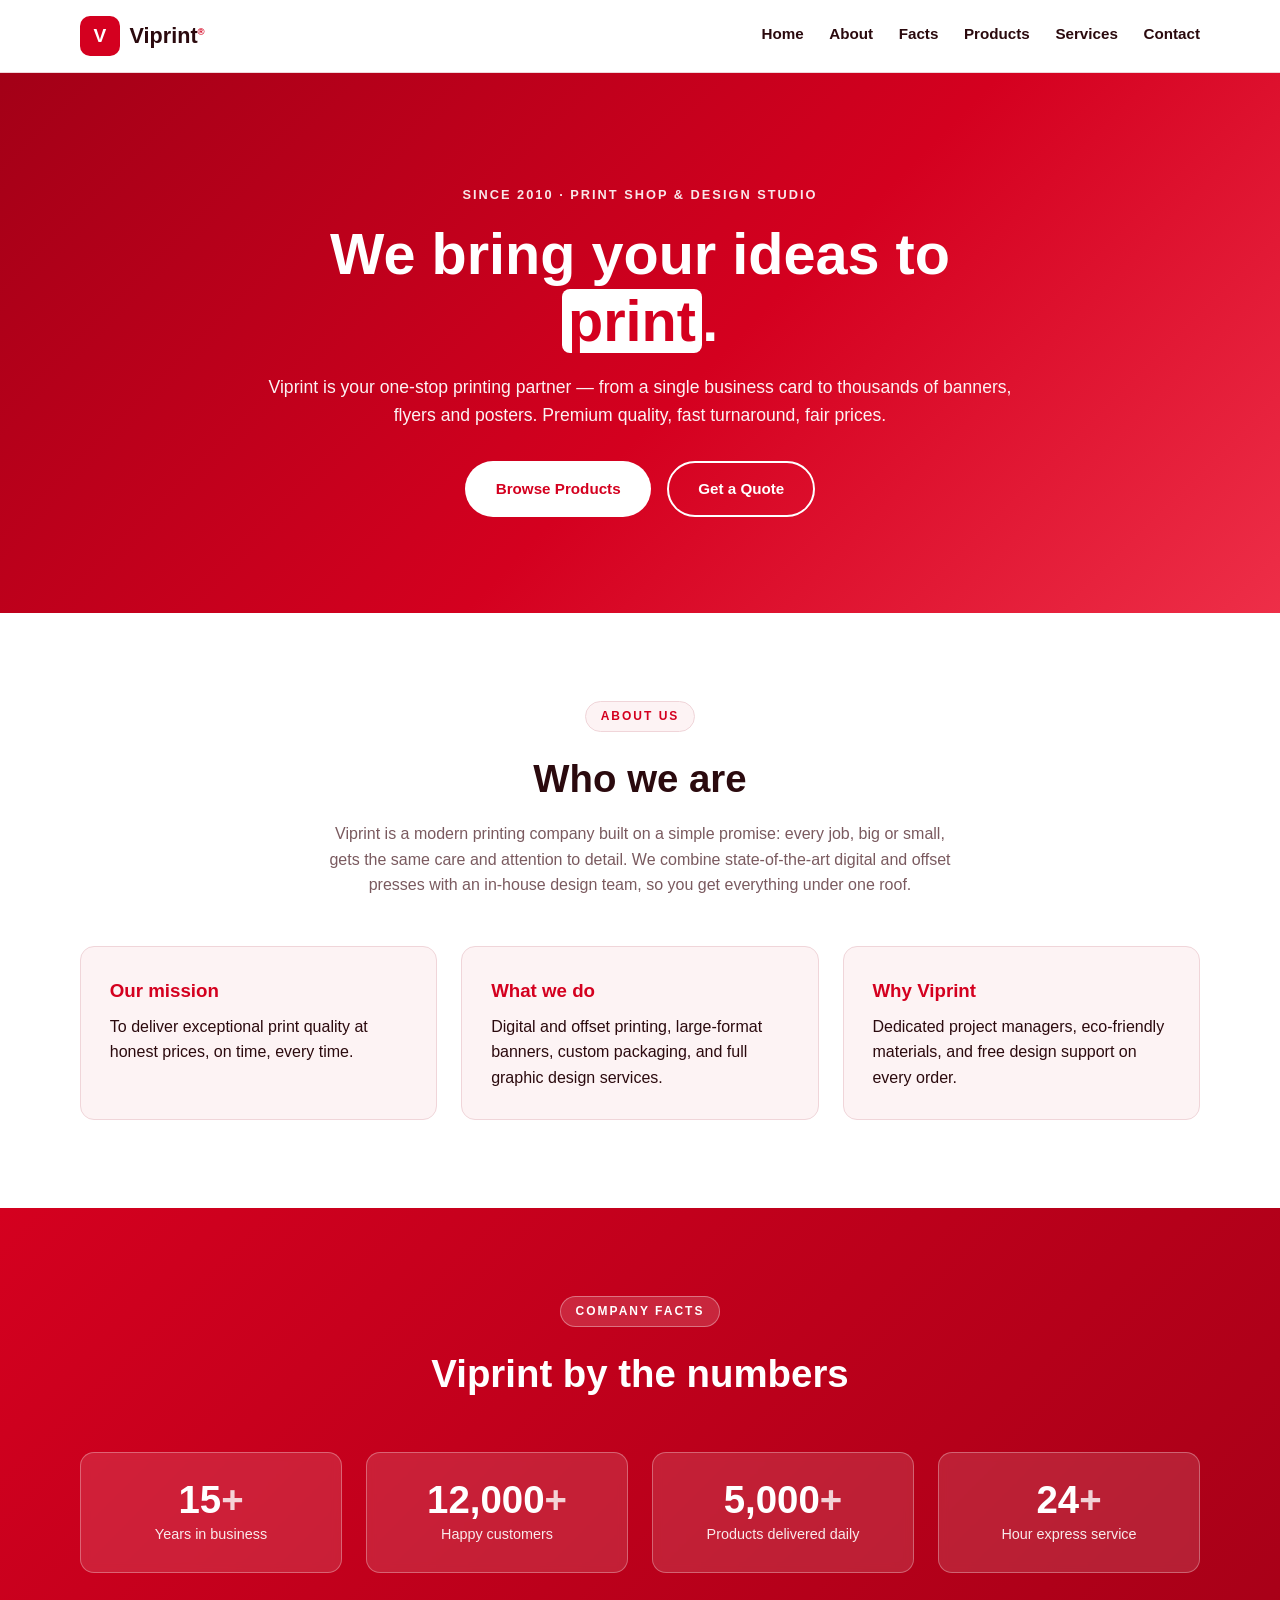
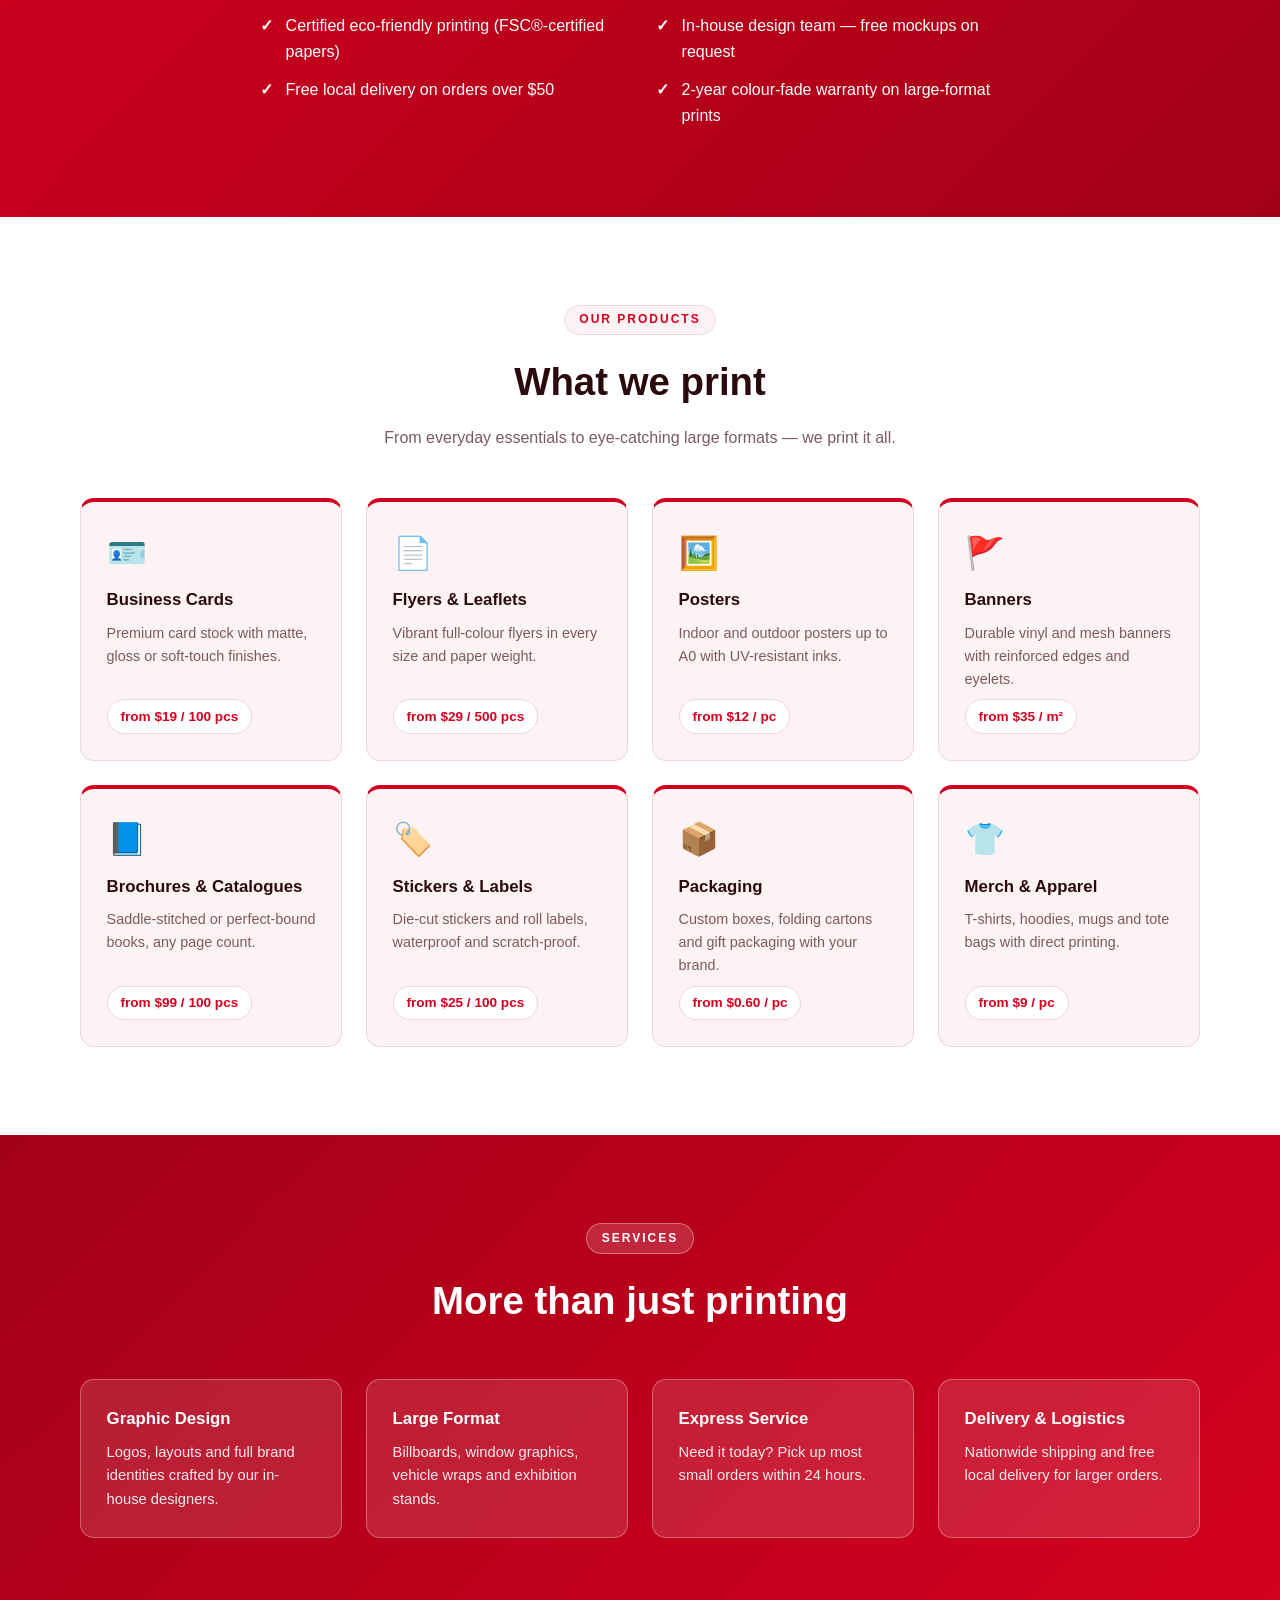
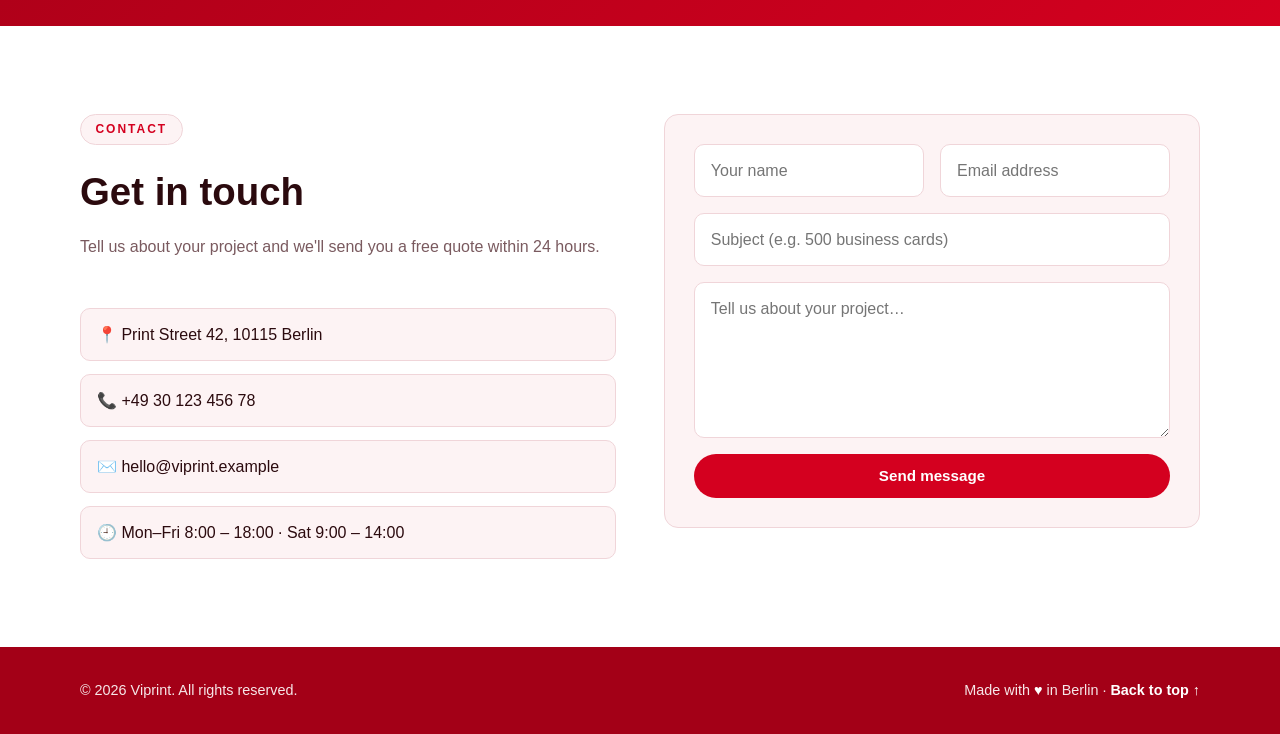
==== web/index.html @ 35f4b27f "hfth" ====
<!DOCTYPE html>
<html lang="en">
<head>
  <meta charset="UTF-8" />
  <meta name="viewport" content="width=device-width, initial-scale=1.0" />
  <title>Viprint — Quality Printing Solutions</title>
  <meta name="description" content="Viprint delivers high-quality printing — business cards, banners, flyers, posters, brochures and more. Fast turnaround, great prices." />
  <link rel="stylesheet" href="css/style.css" />
</head>
<body>

  <!-- ===== Header / Navigation ===== -->
  <header class="site-header" id="top">
    <div class="container header-inner">
      <a href="#top" class="brand">
        <span class="brand-mark">V</span>
        <span class="brand-name">Viprint</span>
      </a>
      <nav class="main-nav" id="mainNav" aria-label="Main navigation">
        <a href="#home">Home</a>
        <a href="#about">About</a>
        <a href="#facts">Facts</a>
        <a href="#products">Products</a>
        <a href="#services">Services</a>
        <a href="#contact">Contact</a>
      </nav>
      <button class="nav-toggle" id="navToggle" aria-label="Toggle menu" aria-expanded="false">
        <span></span><span></span><span></span>
      </button>
    </div>
  </header>

  <!-- ===== Hero ===== -->
  <section class="hero" id="home">
    <div class="container hero-inner">
      <p class="hero-eyebrow">Since 2010 · Print Shop &amp; Design Studio</p>
      <h1>We bring your ideas to <span class="accent">print</span>.</h1>
      <p class="hero-sub">
        Viprint is your one-stop printing partner — from a single business card to
        thousands of banners, flyers and posters. Premium quality, fast turnaround,
        fair prices.
      </p>
      <div class="hero-actions">
        <a href="#products" class="btn btn-light">Browse Products</a>
        <a href="#contact" class="btn btn-outline-light">Get a Quote</a>
      </div>
    </div>
  </section>

  <!-- ===== About ===== -->
  <section class="section about" id="about">
    <div class="container">
      <div class="section-head">
        <p class="section-tag">About Us</p>
        <h2>Who we are</h2>
        <p>
          Viprint is a modern printing company built on a simple promise: every job,
          big or small, gets the same care and attention to detail. We combine
          state-of-the-art digital and offset presses with an in-house design team,
          so you get everything under one roof.
        </p>
      </div>
      <div class="about-grid">
        <div class="about-card">
          <h3>Our mission</h3>
          <p>To deliver exceptional print quality at honest prices, on time, every time.</p>
        </div>
        <div class="about-card">
          <h3>What we do</h3>
          <p>Digital and offset printing, large-format banners, custom packaging, and full graphic design services.</p>
        </div>
        <div class="about-card">
          <h3>Why Viprint</h3>
          <p>Dedicated project managers, eco-friendly materials, and free design support on every order.</p>
        </div>
      </div>
    </div>
  </section>

  <!-- ===== Facts ===== -->
  <section class="section facts" id="facts">
    <div class="container">
      <div class="section-head light">
        <p class="section-tag">Company Facts</p>
        <h2>Viprint by the numbers</h2>
      </div>
      <div class="facts-grid">
        <div class="fact">
          <span class="fact-number" data-count="15">0</span>
          <span class="fact-label">Years in business</span>
        </div>
        <div class="fact">
          <span class="fact-number" data-count="12000">0</span>
          <span class="fact-label">Happy customers</span>
        </div>
        <div class="fact">
          <span class="fact-number" data-count="5000">0</span>
          <span class="fact-label">Products delivered daily</span>
        </div>
        <div class="fact">
          <span class="fact-number" data-count="24">0</span>
          <span class="fact-label">Hour express service</span>
        </div>
      </div>
      <ul class="fact-list">
        <li>Certified eco-friendly printing (FSC®-certified papers)</li>
        <li>In-house design team — free mockups on request</li>
        <li>Free local delivery on orders over $50</li>
        <li>2-year colour-fade warranty on large-format prints</li>
      </ul>
    </div>
  </section>

  <!-- ===== Products ===== -->
  <section class="section products" id="products">
    <div class="container">
      <div class="section-head">
        <p class="section-tag">Our Products</p>
        <h2>What we print</h2>
        <p>From everyday essentials to eye-catching large formats — we print it all.</p>
      </div>
      <div class="products-grid">

        <article class="product-card">
          <div class="product-icon">🪪</div>
          <h3>Business Cards</h3>
          <p>Premium card stock with matte, gloss or soft-touch finishes.</p>
          <span class="product-price">from $19 / 100 pcs</span>
        </article>

        <article class="product-card">
          <div class="product-icon">📄</div>
          <h3>Flyers &amp; Leaflets</h3>
          <p>Vibrant full-colour flyers in every size and paper weight.</p>
          <span class="product-price">from $29 / 500 pcs</span>
        </article>

        <article class="product-card">
          <div class="product-icon">🖼️</div>
          <h3>Posters</h3>
          <p>Indoor and outdoor posters up to A0 with UV-resistant inks.</p>
          <span class="product-price">from $12 / pc</span>
        </article>

        <article class="product-card">
          <div class="product-icon">🚩</div>
          <h3>Banners</h3>
          <p>Durable vinyl and mesh banners with reinforced edges and eyelets.</p>
          <span class="product-price">from $35 / m²</span>
        </article>

        <article class="product-card">
          <div class="product-icon">📘</div>
          <h3>Brochures &amp; Catalogues</h3>
          <p>Saddle-stitched or perfect-bound books, any page count.</p>
          <span class="product-price">from $99 / 100 pcs</span>
        </article>

        <article class="product-card">
          <div class="product-icon">🏷️</div>
          <h3>Stickers &amp; Labels</h3>
          <p>Die-cut stickers and roll labels, waterproof and scratch-proof.</p>
          <span class="product-price">from $25 / 100 pcs</span>
        </article>

        <article class="product-card">
          <div class="product-icon">📦</div>
          <h3>Packaging</h3>
          <p>Custom boxes, folding cartons and gift packaging with your brand.</p>
          <span class="product-price">from $0.60 / pc</span>
        </article>

        <article class="product-card">
          <div class="product-icon">👕</div>
          <h3>Merch &amp; Apparel</h3>
          <p>T-shirts, hoodies, mugs and tote bags with direct printing.</p>
          <span class="product-price">from $9 / pc</span>
        </article>

      </div>
    </div>
  </section>

  <!-- ===== Services ===== -->
  <section class="section services" id="services">
    <div class="container">
      <div class="section-head light">
        <p class="section-tag">Services</p>
        <h2>More than just printing</h2>
      </div>
      <div class="services-grid">
        <div class="service">
          <h3>Graphic Design</h3>
          <p>Logos, layouts and full brand identities crafted by our in-house designers.</p>
        </div>
        <div class="service">
          <h3>Large Format</h3>
          <p>Billboards, window graphics, vehicle wraps and exhibition stands.</p>
        </div>
        <div class="service">
          <h3>Express Service</h3>
          <p>Need it today? Pick up most small orders within 24 hours.</p>
        </div>
        <div class="service">
          <h3>Delivery &amp; Logistics</h3>
          <p>Nationwide shipping and free local delivery for larger orders.</p>
        </div>
      </div>
    </div>
  </section>

  <!-- ===== Contact ===== -->
  <section class="section contact" id="contact">
    <div class="container contact-grid">
      <div>
        <div class="section-head left">
          <p class="section-tag">Contact</p>
          <h2>Get in touch</h2>
          <p>Tell us about your project and we'll send you a free quote within 24 hours.</p>
        </div>
        <ul class="contact-list">
          <li>📍 Print Street 42, 10115 Berlin</li>
          <li>📞 +49 30 123 456 78</li>
          <li>✉️ hello@viprint.example</li>
          <li>🕘 Mon–Fri 8:00 – 18:00 · Sat 9:00 – 14:00</li>
        </ul>
      </div>
      <form class="contact-form" id="contactForm">
        <div class="form-row">
          <input type="text" name="name" placeholder="Your name" required />
          <input type="email" name="email" placeholder="Email address" required />
        </div>
        <input type="text" name="subject" placeholder="Subject (e.g. 500 business cards)" />
        <textarea name="message" rows="5" placeholder="Tell us about your project…" required></textarea>
        <button type="submit" class="btn btn-dark">Send message</button>
        <p class="form-note" id="formNote" hidden>✅ Thanks! Your message has been sent — we'll get back to you soon.</p>
      </form>
    </div>
  </section>

  <!-- ===== Footer ===== -->
  <footer class="site-footer">
    <div class="container footer-inner">
      <p>© <span id="year">2026</span> Viprint. All rights reserved.</p>
      <p>Made with <span class="heart">♥</span> in Berlin · <a href="#top">Back to top ↑</a></p>
    </div>
  </footer>

  <script src="js/main.js"></script>
</body>
</html>
---- web/css/style.css ----
/* ============================================================
   Viprint — red & white theme
   ============================================================ */

:root {
  --red: #d4001f;          /* primary brand red */
  --red-dark: #a30017;
  --red-light: #ff4d63;
  --white: #ffffff;
  --off-white: #fdf3f4;
  --ink: #2b0a0e;          /* near-black with warm red tint */
  --grey: #7a5a5f;
  --border: #f0d5d9;
  --shadow: 0 10px 30px rgba(160, 0, 23, 0.12);
  --radius: 14px;
}

* { margin: 0; padding: 0; box-sizing: border-box; }

html { scroll-behavior: smooth; }

body {
  font-family: "Segoe UI", "Helvetica Neue", Arial, sans-serif;
  color: var(--ink);
  background: var(--white);
  line-height: 1.6;
}

img { max-width: 100%; display: block; }
a { text-decoration: none; color: inherit; }

.container {
  width: min(1120px, 92%);
  margin-inline: auto;
}

/* ---------- Buttons ---------- */
.btn {
  display: inline-block;
  padding: 0.85rem 1.8rem;
  border-radius: 999px;
  font-weight: 600;
  font-size: 0.95rem;
  border: 2px solid transparent;
  cursor: pointer;
  transition: transform 0.15s ease, box-shadow 0.15s ease, background 0.15s ease;
}
.btn:hover { transform: translateY(-2px); }

.btn-light  { background: var(--white); color: var(--red); }
.btn-light:hover { box-shadow: 0 8px 20px rgba(0,0,0,0.25); }

.btn-outline-light { border-color: var(--white); color: var(--white); background: transparent; }
.btn-outline-light:hover { background: var(--white); color: var(--red); }

.btn-dark { background: var(--red); color: var(--white); border: none; }
.btn-dark:hover { background: var(--red-dark); box-shadow: var(--shadow); }

/* ---------- Header ---------- */
.site-header {
  position: sticky;
  top: 0;
  z-index: 100;
  background: var(--white);
  border-bottom: 1px solid var(--border);
}
.header-inner {
  display: flex;
  align-items: center;
  justify-content: space-between;
  height: 72px;
}

.brand { display: flex; align-items: center; gap: 0.6rem; font-weight: 800; font-size: 1.35rem; }
.brand-mark {
  display: grid; place-items: center;
  width: 40px; height: 40px;
  background: var(--red);
  color: var(--white);
  border-radius: 10px;
  font-size: 1.2rem;
}
.brand-name { color: var(--ink); }
.brand-name::after { content: "®"; font-size: 0.6rem; vertical-align: super; color: var(--red); }

.main-nav { display: flex; gap: 1.6rem; }
.main-nav a {
  font-weight: 600;
  font-size: 0.95rem;
  color: var(--ink);
  padding: 0.4rem 0;
  border-bottom: 3px solid transparent;
  transition: color 0.15s, border-color 0.15s;
}
.main-nav a:hover { color: var(--red); border-color: var(--red); }

.nav-toggle {
  display: none;
  flex-direction: column;
  gap: 5px;
  background: none;
  border: none;
  cursor: pointer;
  padding: 6px;
}
.nav-toggle span { width: 24px; height: 3px; background: var(--red); border-radius: 3px; transition: 0.2s; }

/* ---------- Hero (red background) ---------- */
.hero {
  background: linear-gradient(135deg, var(--red-dark) 0%, var(--red) 55%, var(--red-light) 130%);
  color: var(--white);
  padding: 7rem 0 6rem;
  text-align: center;
}
.hero-inner { max-width: 760px; }
.hero-eyebrow {
  text-transform: uppercase;
  letter-spacing: 2px;
  font-size: 0.8rem;
  font-weight: 700;
  opacity: 0.9;
  margin-bottom: 1rem;
}
.hero h1 { font-size: clamp(2.2rem, 5vw, 3.6rem); line-height: 1.15; margin-bottom: 1.2rem; }
.hero h1 .accent { background: var(--white); color: var(--red); padding: 0 0.4rem; border-radius: 8px; }
.hero-sub { font-size: 1.1rem; opacity: 0.95; margin-bottom: 2rem; }
.hero-actions { display: flex; gap: 1rem; justify-content: center; flex-wrap: wrap; }

/* ---------- Sections ---------- */
.section { padding: 5.5rem 0; }

.section-head { text-align: center; max-width: 640px; margin: 0 auto 3rem; }
.section-head.left { text-align: left; margin-left: 0; }
.section-head h2 { font-size: clamp(1.7rem, 3vw, 2.4rem); margin-bottom: 0.75rem; }
.section-head p:not(.section-tag) { color: var(--grey); }
.section-head.light { color: var(--white); }
.section-head.light p:not(.section-tag) { color: rgba(255,255,255,0.85); }

.section-tag {
  display: inline-block;
  text-transform: uppercase;
  letter-spacing: 2px;
  font-size: 0.75rem;
  font-weight: 800;
  color: var(--red);
  background: var(--off-white);
  border: 1px solid var(--border);
  padding: 0.3rem 0.9rem;
  border-radius: 999px;
  margin-bottom: 1rem;
}
.section-head.light .section-tag { background: rgba(255,255,255,0.15); border-color: rgba(255,255,255,0.35); color: var(--white); }

/* ---------- About ---------- */
.about { background: var(--white); }
.about-grid { display: grid; grid-template-columns: repeat(3, 1fr); gap: 1.5rem; }
.about-card {
  background: var(--off-white);
  border: 1px solid var(--border);
  border-radius: var(--radius);
  padding: 1.8rem;
  transition: transform 0.2s, box-shadow 0.2s;
}
.about-card:hover { transform: translateY(-4px); box-shadow: var(--shadow); }
.about-card h3 { color: var(--red); margin-bottom: 0.5rem; }

/* ---------- Facts (white on red) ---------- */
.facts {
  background: linear-gradient(135deg, var(--red) 0%, var(--red-dark) 100%);
  color: var(--white);
}
.facts-grid {
  display: grid;
  grid-template-columns: repeat(4, 1fr);
  gap: 1.5rem;
  margin-bottom: 2.5rem;
}
.fact {
  background: rgba(255,255,255,0.12);
  border: 1px solid rgba(255,255,255,0.3);
  border-radius: var(--radius);
  padding: 1.6rem;
  text-align: center;
  backdrop-filter: blur(4px);
}
.fact-number {
  display: block;
  font-size: 2.4rem;
  font-weight: 800;
  line-height: 1.1;
}
.fact-number::after { content: "+"; color: var(--white); opacity: 0.8; }
.fact-label { font-size: 0.9rem; opacity: 0.9; }

.fact-list {
  list-style: none;
  display: grid;
  grid-template-columns: repeat(2, 1fr);
  gap: 0.8rem 2rem;
  max-width: 760px;
  margin: 0 auto;
}
.fact-list li { padding-left: 1.6rem; position: relative; }
.fact-list li::before { content: "✓"; position: absolute; left: 0; color: var(--white); font-weight: 800; }

/* ---------- Products (white background) ---------- */
.products { background: var(--white); }
.products-grid { display: grid; grid-template-columns: repeat(4, 1fr); gap: 1.5rem; }

.product-card {
  background: var(--off-white);
  border: 1px solid var(--border);
  border-top: 4px solid var(--red);
  border-radius: var(--radius);
  padding: 1.6rem;
  display: flex;
  flex-direction: column;
  gap: 0.5rem;
  transition: transform 0.2s, box-shadow 0.2s;
}
.product-card:hover { transform: translateY(-5px); box-shadow: var(--shadow); }
.product-icon { font-size: 2rem; }
.product-card h3 { font-size: 1.05rem; }
.product-card p { font-size: 0.9rem; color: var(--grey); flex: 1; }
.product-price {
  font-weight: 700;
  font-size: 0.85rem;
  color: var(--red);
  background: var(--white);
  border: 1px solid var(--border);
  border-radius: 999px;
  padding: 0.35rem 0.8rem;
  align-self: flex-start;
}

/* ---------- Services (red background) ---------- */
.services {
  background: linear-gradient(135deg, var(--red-dark) 0%, var(--red) 100%);
  color: var(--white);
}
.services-grid { display: grid; grid-template-columns: repeat(4, 1fr); gap: 1.5rem; }
.service {
  background: rgba(255,255,255,0.12);
  border: 1px solid rgba(255,255,255,0.3);
  border-radius: var(--radius);
  padding: 1.6rem;
  transition: transform 0.2s;
}
.service:hover { transform: translateY(-4px); }
.service h3 { margin-bottom: 0.5rem; font-size: 1.05rem; }
.service p { font-size: 0.92rem; opacity: 0.9; }

/* ---------- Contact (white background) ---------- */
.contact { background: var(--white); }
.contact-grid { display: grid; grid-template-columns: 1fr 1fr; gap: 3rem; align-items: start; }

.contact-list { list-style: none; margin-top: 1.5rem; display: grid; gap: 0.8rem; }
.contact-list li { background: var(--off-white); border: 1px solid var(--border); border-radius: 10px; padding: 0.8rem 1rem; font-weight: 500; }

.contact-form {
  background: var(--off-white);
  border: 1px solid var(--border);
  border-radius: var(--radius);
  padding: 1.8rem;
  display: grid;
  gap: 1rem;
}
.form-row { display: grid; grid-template-columns: 1fr 1fr; gap: 1rem; }
.contact-form input,
.contact-form textarea {
  width: 100%;
  padding: 0.8rem 1rem;
  border: 1px solid var(--border);
  border-radius: 10px;
  font: inherit;
  background: var(--white);
  color: var(--ink);
}
.contact-form input:focus,
.contact-form textarea:focus {
  outline: 2px solid var(--red);
  border-color: transparent;
}
.form-note { color: var(--red-dark); font-weight: 600; }

/* ---------- Footer (red background) ---------- */
.site-footer {
  background: var(--red-dark);
  color: rgba(255,255,255,0.9);
  padding: 2rem 0;
}
.footer-inner { display: flex; justify-content: space-between; gap: 1rem; flex-wrap: wrap; font-size: 0.9rem; }
.site-footer a { color: var(--white); font-weight: 600; }
.site-footer a:hover { text-decoration: underline; }
.heart { color: var(--white); }

/* ---------- Reveal animation ---------- */
.reveal { opacity: 0; transform: translateY(24px); transition: opacity 0.6s ease, transform 0.6s ease; }
.reveal.visible { opacity: 1; transform: none; }

/* ============================================================
   Responsive
   ============================================================ */
@media (max-width: 960px) {
  .products-grid { grid-template-columns: repeat(2, 1fr); }
  .facts-grid { grid-template-columns: repeat(2, 1fr); }
  .services-grid { grid-template-columns: repeat(2, 1fr); }
}

@media (max-width: 720px) {
  .main-nav {
    display: none;
    position: absolute;
    top: 72px;
    left: 0;
    right: 0;
    flex-direction: column;
    background: var(--white);
    border-bottom: 1px solid var(--border);
    padding: 1rem 4%;
    gap: 0.2rem;
  }
  .main-nav.open { display: flex; }
  .main-nav a { padding: 0.7rem 0; border-bottom: 1px solid var(--border); }
  .nav-toggle { display: flex; }

  .about-grid, .contact-grid { grid-template-columns: 1fr; }
  .form-row { grid-template-columns: 1fr; }
  .fact-list { grid-template-columns: 1fr; }
  .hero { padding: 4.5rem 0; }
  .section { padding: 3.5rem 0; }
}

@media (max-width: 480px) {
  .products-grid, .facts-grid, .services-grid { grid-template-columns: 1fr; }
}
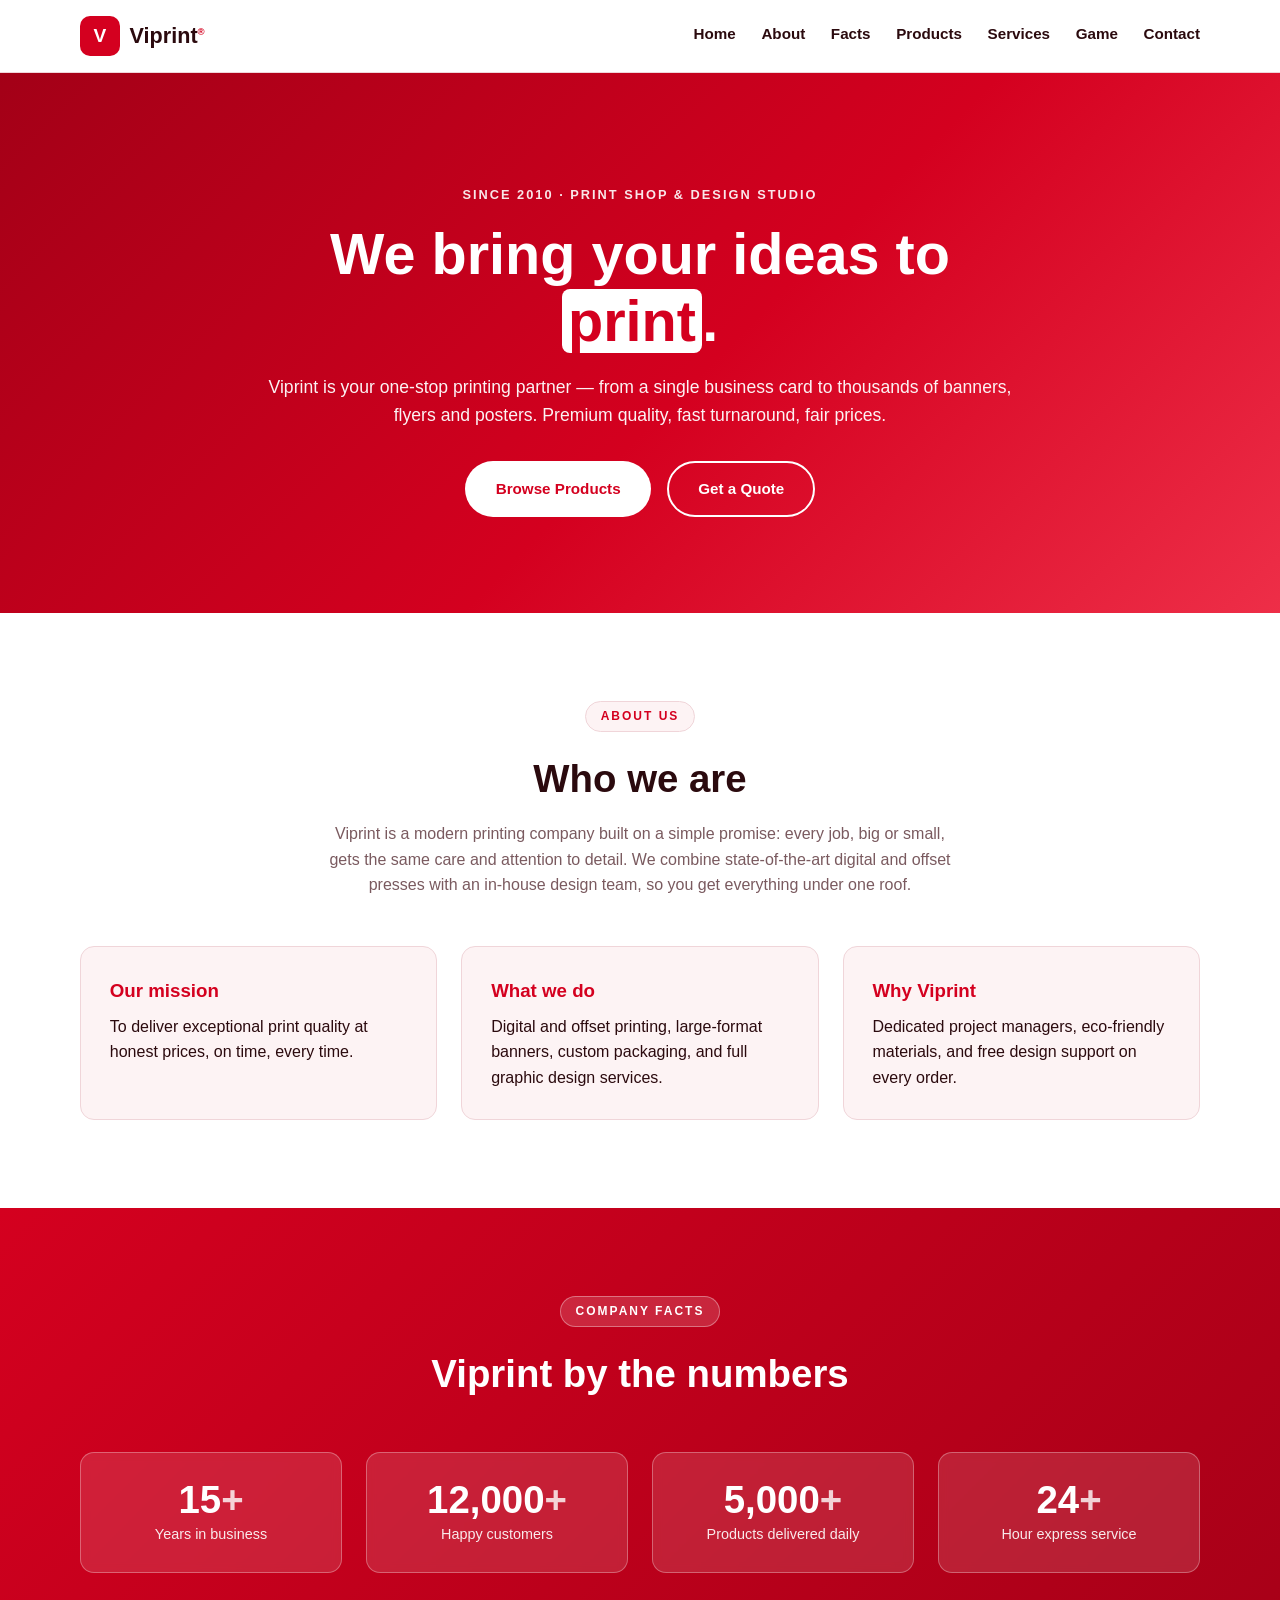
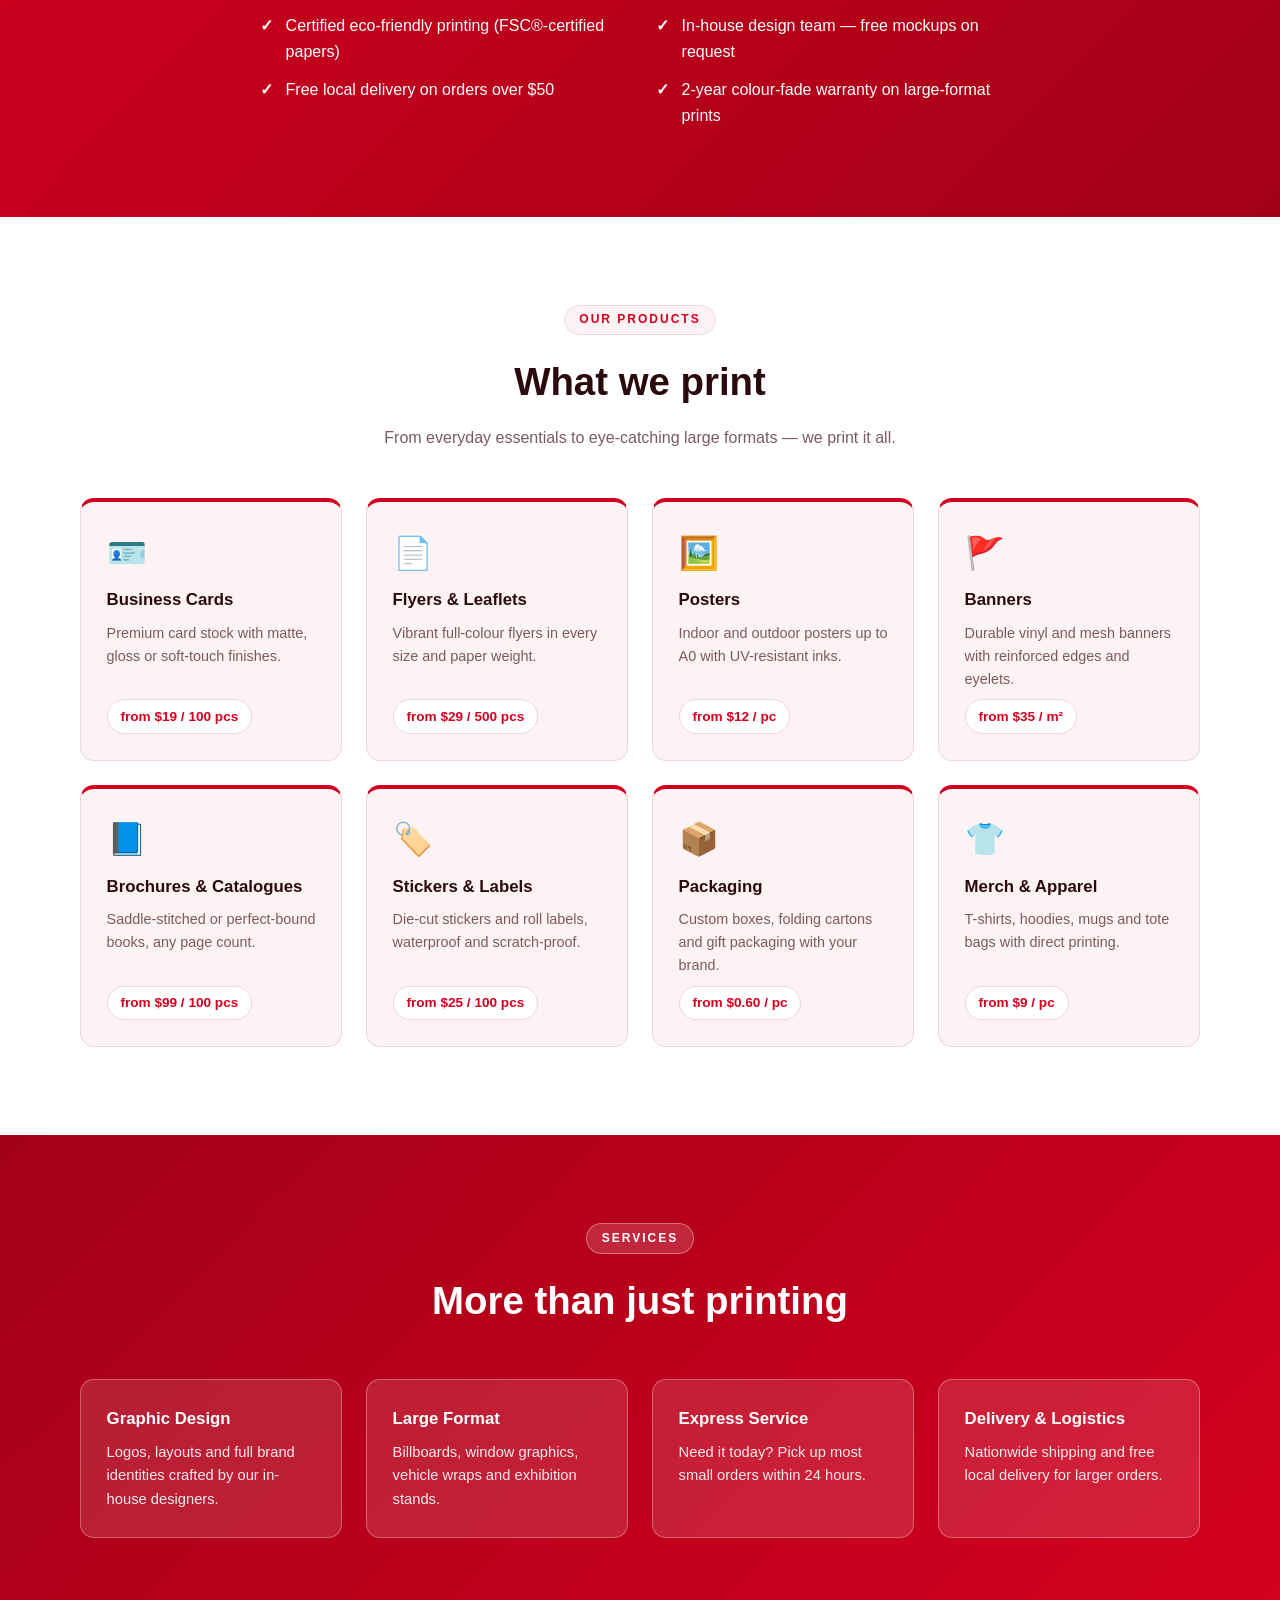
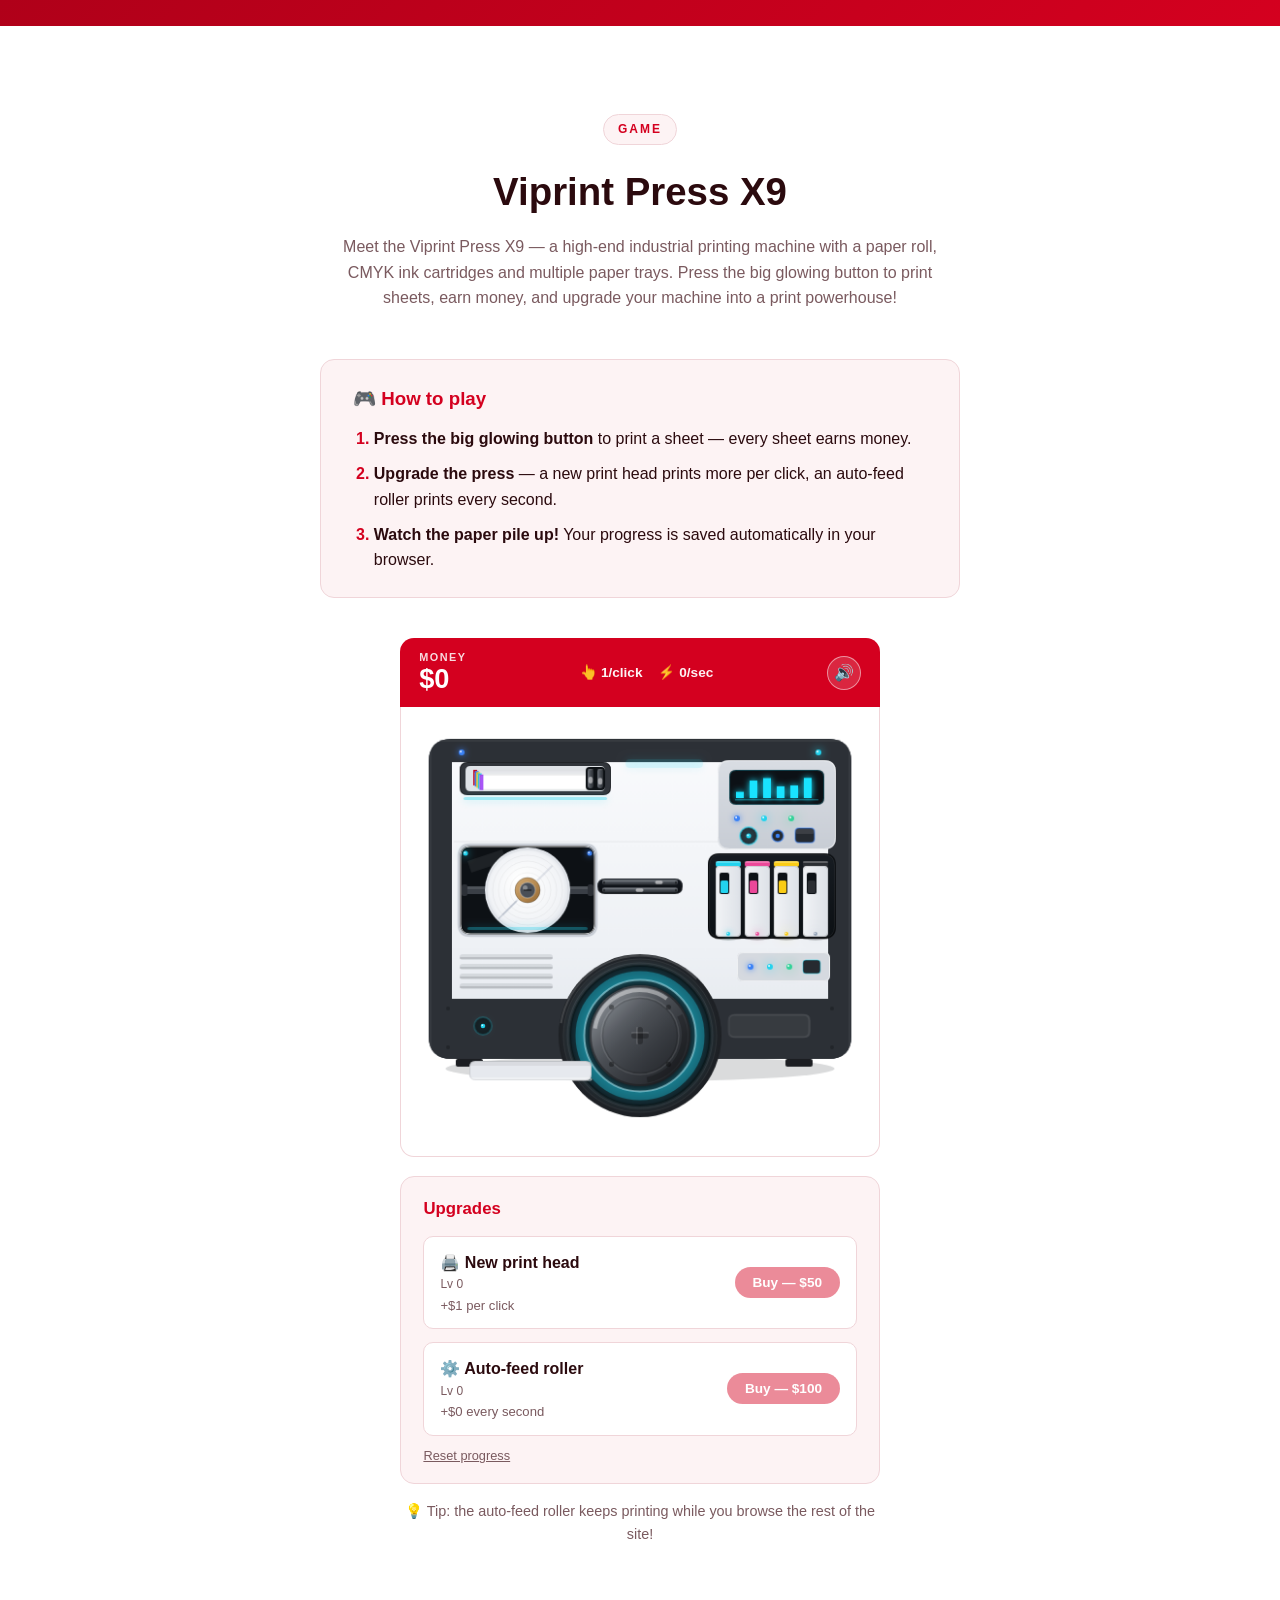
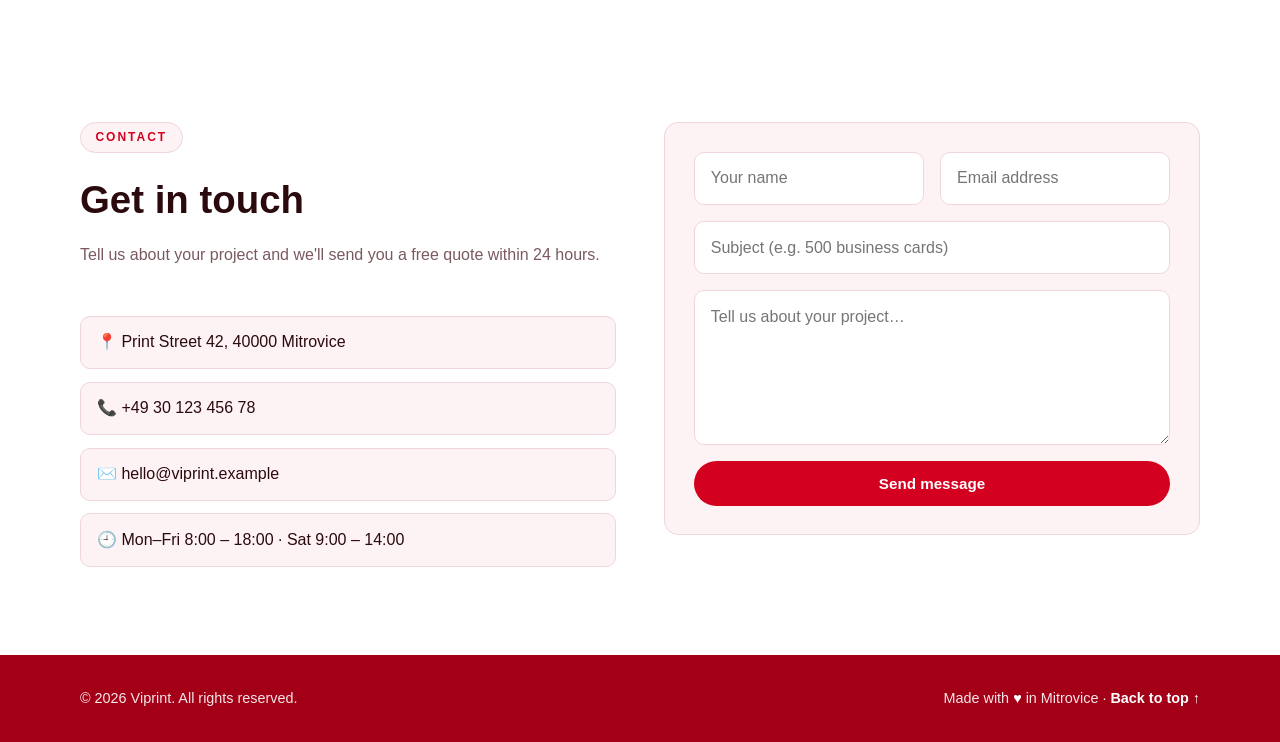
==== commit c5d470ee: "commit" ====
--- a/web/index.html
+++ b/web/index.html
@@ -5,7 +5,7 @@
   <meta name="viewport" content="width=device-width, initial-scale=1.0" />
   <title>Viprint — Quality Printing Solutions</title>
   <meta name="description" content="Viprint delivers high-quality printing — business cards, banners, flyers, posters, brochures and more. Fast turnaround, great prices." />
-  <link rel="stylesheet" href="css/style.css" />
+  <link rel="stylesheet" href="css/style.css?v=4" />
 </head>
 <body>
 
@@ -22,6 +22,7 @@
         <a href="#facts">Facts</a>
         <a href="#products">Products</a>
         <a href="#services">Services</a>
+        <a href="#game">Game</a>
         <a href="#contact">Contact</a>
       </nav>
       <button class="nav-toggle" id="navToggle" aria-label="Toggle menu" aria-expanded="false">
@@ -209,6 +210,75 @@
     </div>
   </section>
 
+  <!-- ===== Game ===== -->
+  <section class="section game" id="game">
+    <div class="container">
+      <div class="section-head">
+        <p class="section-tag">Game</p>
+        <h2>Viprint Press X9</h2>
+        <p>
+          Meet the Viprint Press X9 — a high-end industrial printing machine with a paper
+          roll, CMYK ink cartridges and multiple paper trays. Press the big glowing button to
+          print sheets, earn money, and upgrade your machine into a print powerhouse!
+        </p>
+      </div>
+
+      <div class="game-how">
+        <h3>🎮 How to play</h3>
+        <ol>
+          <li><strong>Press the big glowing button</strong> to print a sheet — every sheet earns money.</li>
+          <li><strong>Upgrade the press</strong> — a new print head prints more per click, an auto-feed roller prints every second.</li>
+          <li><strong>Watch the paper pile up!</strong> Your progress is saved automatically in your browser.</li>
+        </ol>
+      </div>
+
+      <div class="game-wrap clicker">
+        <div class="game-hud">
+          <div class="clicker-score">
+            <span class="clicker-score-label">Money</span>
+            <span class="clicker-score-value" id="clickerMoney">$0</span>
+          </div>
+          <div class="clicker-rates">
+            <div class="hud-item">👆 <span id="clickerPerClick">1</span>/click</div>
+            <div class="hud-item">⚡ <span id="clickerPerSec">0</span>/sec</div>
+          </div>
+          <div class="hud-buttons">
+            <button class="hud-btn" id="gameMute" type="button" aria-label="Toggle sound">🔊</button>
+          </div>
+        </div>
+
+        <div class="clicker-stage">
+          <canvas id="printCanvas" width="460" height="400"
+                  aria-label="Viprint Press — click the big button to print a sheet"></canvas>
+          <div class="clicker-fx" id="clickerFx" aria-hidden="true"></div>
+        </div>
+
+        <div class="upgrades">
+          <h3 class="upgrades-title">Upgrades</h3>
+          <div class="upgrade">
+            <div class="upgrade-info">
+              <span class="upgrade-name">🖨️ New print head</span>
+              <span class="upgrade-level" id="lvlClick">Lv 0</span>
+              <span class="upgrade-desc" id="descClick">+$1 per click</span>
+            </div>
+            <button class="btn btn-dark upgrade-buy" id="buyClick" type="button">Buy — <span id="costClick">50</span></button>
+          </div>
+          <div class="upgrade">
+            <div class="upgrade-info">
+              <span class="upgrade-name">⚙️ Auto-feed roller</span>
+              <span class="upgrade-level" id="lvlAuto">Lv 0</span>
+              <span class="upgrade-desc" id="descAuto">+$1 every second</span>
+            </div>
+            <button class="btn btn-dark upgrade-buy" id="buyAuto" type="button">Buy — <span id="costAuto">100</span></button>
+          </div>
+          <button class="reset-link" id="clickerReset" type="button">Reset progress</button>
+        </div>
+
+        <p class="game-tip">💡 Tip: the auto-feed roller keeps printing while you browse the rest of the site!</p>
+      </div>
+    </div>
+  </section>
+
   <!-- ===== Contact ===== -->
   <section class="section contact" id="contact">
     <div class="container contact-grid">
@@ -219,7 +289,7 @@
           <p>Tell us about your project and we'll send you a free quote within 24 hours.</p>
         </div>
         <ul class="contact-list">
-          <li>📍 Print Street 42, 10115 Berlin</li>
+          <li>📍 Print Street 42, 40000 Mitrovice</li>
           <li>📞 +49 30 123 456 78</li>
           <li>✉️ hello@viprint.example</li>
           <li>🕘 Mon–Fri 8:00 – 18:00 · Sat 9:00 – 14:00</li>
@@ -242,10 +312,11 @@
   <footer class="site-footer">
     <div class="container footer-inner">
       <p>© <span id="year">2026</span> Viprint. All rights reserved.</p>
-      <p>Made with <span class="heart">♥</span> in Berlin · <a href="#top">Back to top ↑</a></p>
+      <p>Made with <span class="heart">♥</span> in Mitrovice · <a href="#top">Back to top ↑</a></p>
     </div>
   </footer>
 
-  <script src="js/main.js"></script>
+  <script src="js/main.js?v=2"></script>
+  <script src="js/game.js?v=13"></script>
 </body>
 </html>
--- a/web/css/style.css
+++ b/web/css/style.css
@@ -16,6 +16,9 @@
 }
 
 * { margin: 0; padding: 0; box-sizing: border-box; }
+
+/* the hidden attribute must always win over any display rule */
+[hidden] { display: none !important; }
 
 html { scroll-behavior: smooth; }
 
@@ -334,3 +337,159 @@
 @media (max-width: 480px) {
   .products-grid, .facts-grid, .services-grid { grid-template-columns: 1fr; }
 }
+
+/* ---------- Anchor offset for sticky header ---------- */
+section[id] { scroll-margin-top: 84px; }
+
+/* ---------- Game section (clicker) ---------- */
+.game { background: var(--white); }
+
+.game-how {
+  max-width: 640px;
+  margin: 0 auto 2.5rem;
+  background: var(--off-white);
+  border: 1px solid var(--border);
+  border-radius: var(--radius);
+  padding: 1.5rem 2rem;
+  text-align: left;
+}
+.game-how h3 { color: var(--red); margin-bottom: 0.75rem; }
+.game-how ol { padding-left: 1.3rem; display: grid; gap: 0.6rem; }
+.game-how li::marker { color: var(--red); font-weight: 800; }
+
+.game-wrap { max-width: 480px; margin: 0 auto; }
+
+/* --- HUD --- */
+.game-hud {
+  display: flex;
+  align-items: center;
+  justify-content: space-between;
+  gap: 0.8rem;
+  flex-wrap: wrap;
+  background: var(--red);
+  color: var(--white);
+  border-radius: var(--radius) var(--radius) 0 0;
+  padding: 0.8rem 1.2rem;
+  font-weight: 700;
+}
+.hud-item span { font-variant-numeric: tabular-nums; }
+
+.clicker-score { display: flex; flex-direction: column; line-height: 1.15; }
+.clicker-score-label {
+  font-size: 0.68rem;
+  text-transform: uppercase;
+  letter-spacing: 1.5px;
+  opacity: 0.85;
+}
+.clicker-score-value { font-size: 1.7rem; font-weight: 800; }
+.clicker-rates { display: flex; gap: 1rem; font-size: 0.85rem; opacity: 0.95; }
+
+.hud-buttons { display: flex; align-items: center; gap: 0.5rem; }
+.hud-btn {
+  width: 34px;
+  height: 34px;
+  border-radius: 50%;
+  border: 1px solid rgba(255, 255, 255, 0.5);
+  background: rgba(255, 255, 255, 0.15);
+  color: #fff;
+  font-size: 1rem;
+  cursor: pointer;
+  transition: background 0.15s;
+}
+.hud-btn:hover { background: rgba(255, 255, 255, 0.3); }
+
+/* --- stage & machine --- */
+.clicker-stage {
+  position: relative;
+  display: grid;
+  place-items: center;
+  background: var(--white);
+  border: 1px solid var(--border);
+  border-top: none;
+  border-radius: 0 0 var(--radius) var(--radius);
+  padding: 1.6rem 1rem 2.2rem;
+  overflow: hidden;
+  user-select: none;
+}
+#printCanvas {
+  display: block;
+  width: 100%;
+  max-width: 460px;
+  cursor: pointer;
+  touch-action: manipulation;
+  border-radius: 12px;
+  -webkit-tap-highlight-color: transparent;
+}
+
+/* --- floating +N numbers --- */
+.clicker-fx { position: absolute; inset: 0; pointer-events: none; overflow: hidden; z-index: 2; }
+.clicker-float {
+  position: absolute;
+  font-weight: 800;
+  font-size: 1.15rem;
+  color: var(--red);
+  text-shadow: 0 1px 0 #fff;
+  white-space: nowrap;
+  animation: floatUp 0.9s ease-out forwards;
+}
+.clicker-float.auto { color: #a30017; font-size: 0.95rem; }
+@keyframes floatUp {
+  0%   { opacity: 1; transform: translateY(0) scale(1); }
+  100% { opacity: 0; transform: translateY(-75px) scale(1.2); }
+}
+
+/* --- upgrades --- */
+.upgrades {
+  background: var(--off-white);
+  border: 1px solid var(--border);
+  border-radius: var(--radius);
+  margin-top: 1.2rem;
+  padding: 1.2rem 1.4rem;
+  display: grid;
+  gap: 0.8rem;
+}
+.upgrades-title { color: var(--red); font-size: 1.05rem; }
+.upgrade {
+  display: flex;
+  align-items: center;
+  justify-content: space-between;
+  gap: 1rem;
+  flex-wrap: wrap;
+  background: var(--white);
+  border: 1px solid var(--border);
+  border-radius: 10px;
+  padding: 0.8rem 1rem;
+}
+.upgrade-info { display: flex; flex-direction: column; }
+.upgrade-name { font-weight: 700; }
+.upgrade-level { font-size: 0.75rem; color: var(--grey); }
+.upgrade-desc { font-size: 0.82rem; color: var(--grey); }
+.upgrade-buy { padding: 0.5rem 1.1rem; font-size: 0.85rem; flex-shrink: 0; }
+.upgrade-buy:disabled { opacity: 0.45; cursor: not-allowed; transform: none; }
+
+.reset-link {
+  justify-self: start;
+  background: none;
+  border: none;
+  color: var(--grey);
+  text-decoration: underline;
+  cursor: pointer;
+  font-size: 0.8rem;
+  padding: 0;
+}
+.reset-link:hover { color: var(--red); }
+
+.game-tip { text-align: center; margin-top: 1rem; font-size: 0.9rem; color: var(--grey); }
+
+/* --- big reward float --- */
+.clicker-float.reward {
+  font-size: 1.7rem;
+  color: var(--red-dark);
+  text-shadow: 0 2px 0 #fff;
+  animation: floatReward 1.5s ease-out forwards;
+}
+@keyframes floatReward {
+  0%   { opacity: 1; transform: translateY(0) scale(0.6); }
+  25%  { transform: translateY(-20px) scale(1.15); }
+  100% { opacity: 0; transform: translateY(-95px) scale(1.3); }
+}
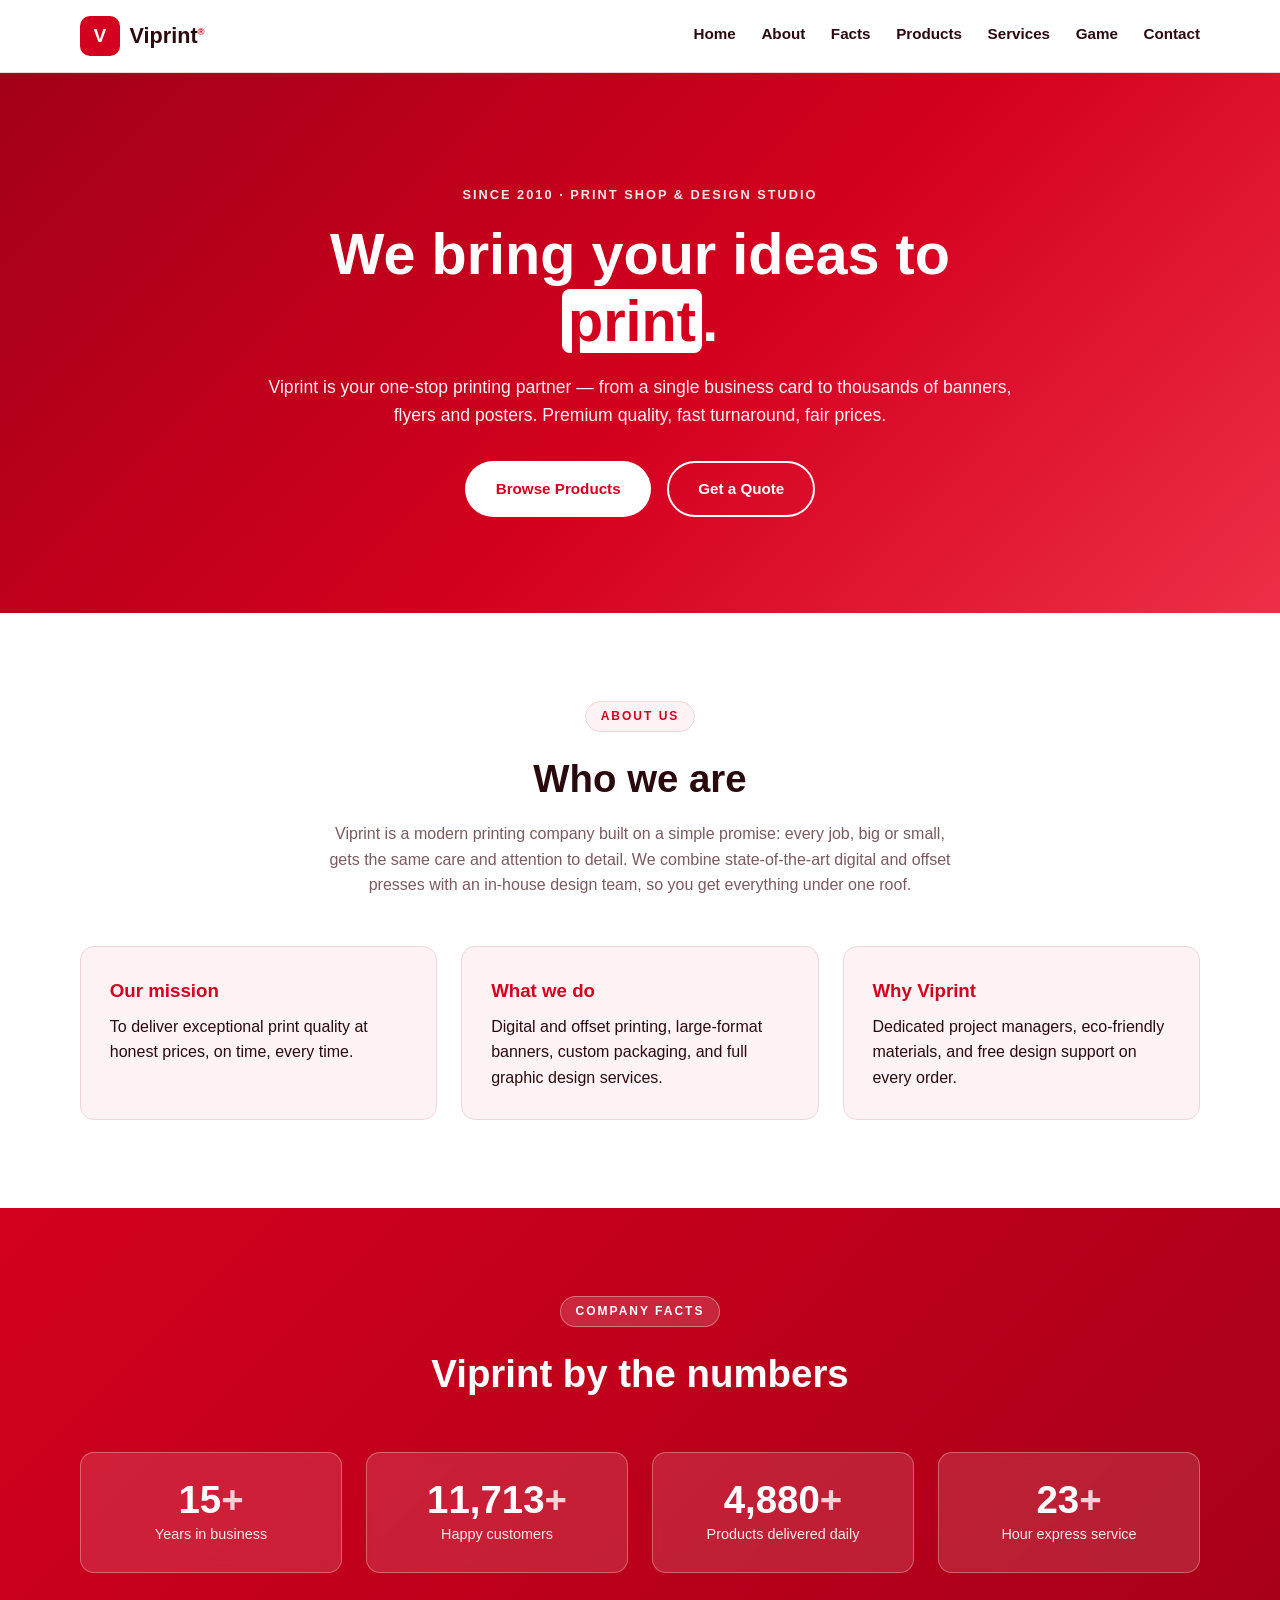
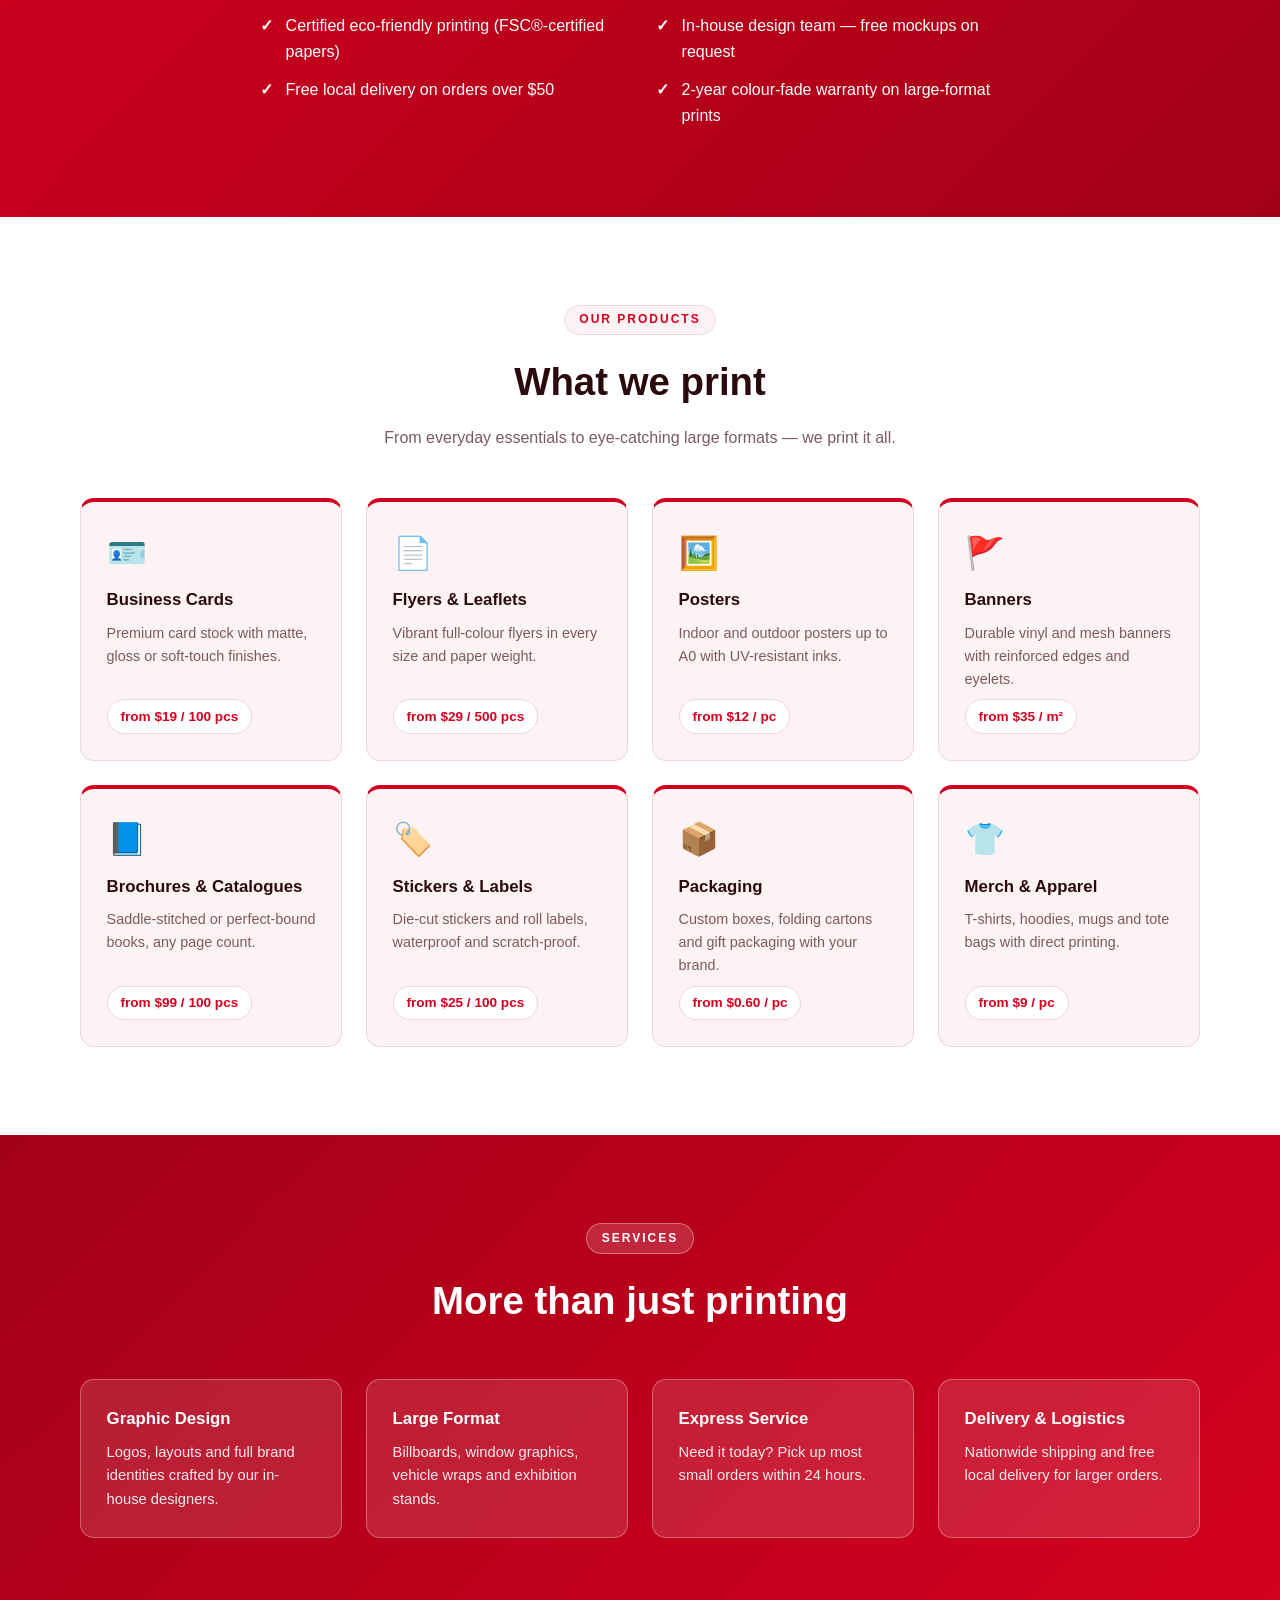
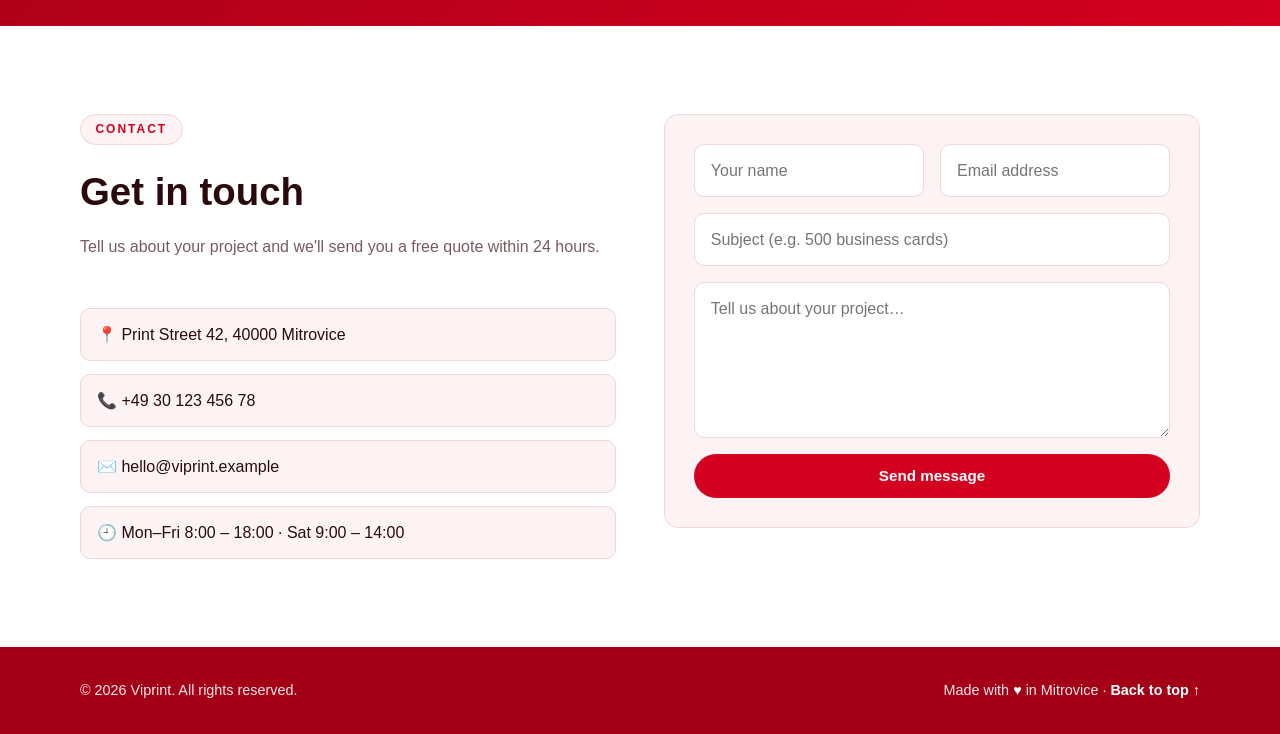
==== commit 9631a747: "." ====
--- a/web/index.html
+++ b/web/index.html
@@ -22,7 +22,7 @@
         <a href="#facts">Facts</a>
         <a href="#products">Products</a>
         <a href="#services">Services</a>
-        <a href="#game">Game</a>
+        <a href="game.html" target="_blank" rel="noopener">Game</a>
         <a href="#contact">Contact</a>
       </nav>
       <button class="nav-toggle" id="navToggle" aria-label="Toggle menu" aria-expanded="false">
@@ -210,75 +210,6 @@
     </div>
   </section>
 
-  <!-- ===== Game ===== -->
-  <section class="section game" id="game">
-    <div class="container">
-      <div class="section-head">
-        <p class="section-tag">Game</p>
-        <h2>Viprint Press X9</h2>
-        <p>
-          Meet the Viprint Press X9 — a high-end industrial printing machine with a paper
-          roll, CMYK ink cartridges and multiple paper trays. Press the big glowing button to
-          print sheets, earn money, and upgrade your machine into a print powerhouse!
-        </p>
-      </div>
-
-      <div class="game-how">
-        <h3>🎮 How to play</h3>
-        <ol>
-          <li><strong>Press the big glowing button</strong> to print a sheet — every sheet earns money.</li>
-          <li><strong>Upgrade the press</strong> — a new print head prints more per click, an auto-feed roller prints every second.</li>
-          <li><strong>Watch the paper pile up!</strong> Your progress is saved automatically in your browser.</li>
-        </ol>
-      </div>
-
-      <div class="game-wrap clicker">
-        <div class="game-hud">
-          <div class="clicker-score">
-            <span class="clicker-score-label">Money</span>
-            <span class="clicker-score-value" id="clickerMoney">$0</span>
-          </div>
-          <div class="clicker-rates">
-            <div class="hud-item">👆 <span id="clickerPerClick">1</span>/click</div>
-            <div class="hud-item">⚡ <span id="clickerPerSec">0</span>/sec</div>
-          </div>
-          <div class="hud-buttons">
-            <button class="hud-btn" id="gameMute" type="button" aria-label="Toggle sound">🔊</button>
-          </div>
-        </div>
-
-        <div class="clicker-stage">
-          <canvas id="printCanvas" width="460" height="400"
-                  aria-label="Viprint Press — click the big button to print a sheet"></canvas>
-          <div class="clicker-fx" id="clickerFx" aria-hidden="true"></div>
-        </div>
-
-        <div class="upgrades">
-          <h3 class="upgrades-title">Upgrades</h3>
-          <div class="upgrade">
-            <div class="upgrade-info">
-              <span class="upgrade-name">🖨️ New print head</span>
-              <span class="upgrade-level" id="lvlClick">Lv 0</span>
-              <span class="upgrade-desc" id="descClick">+$1 per click</span>
-            </div>
-            <button class="btn btn-dark upgrade-buy" id="buyClick" type="button">Buy — <span id="costClick">50</span></button>
-          </div>
-          <div class="upgrade">
-            <div class="upgrade-info">
-              <span class="upgrade-name">⚙️ Auto-feed roller</span>
-              <span class="upgrade-level" id="lvlAuto">Lv 0</span>
-              <span class="upgrade-desc" id="descAuto">+$1 every second</span>
-            </div>
-            <button class="btn btn-dark upgrade-buy" id="buyAuto" type="button">Buy — <span id="costAuto">100</span></button>
-          </div>
-          <button class="reset-link" id="clickerReset" type="button">Reset progress</button>
-        </div>
-
-        <p class="game-tip">💡 Tip: the auto-feed roller keeps printing while you browse the rest of the site!</p>
-      </div>
-    </div>
-  </section>
-
   <!-- ===== Contact ===== -->
   <section class="section contact" id="contact">
     <div class="container contact-grid">
@@ -317,6 +248,5 @@
   </footer>
 
   <script src="js/main.js?v=2"></script>
-  <script src="js/game.js?v=13"></script>
 </body>
 </html>
